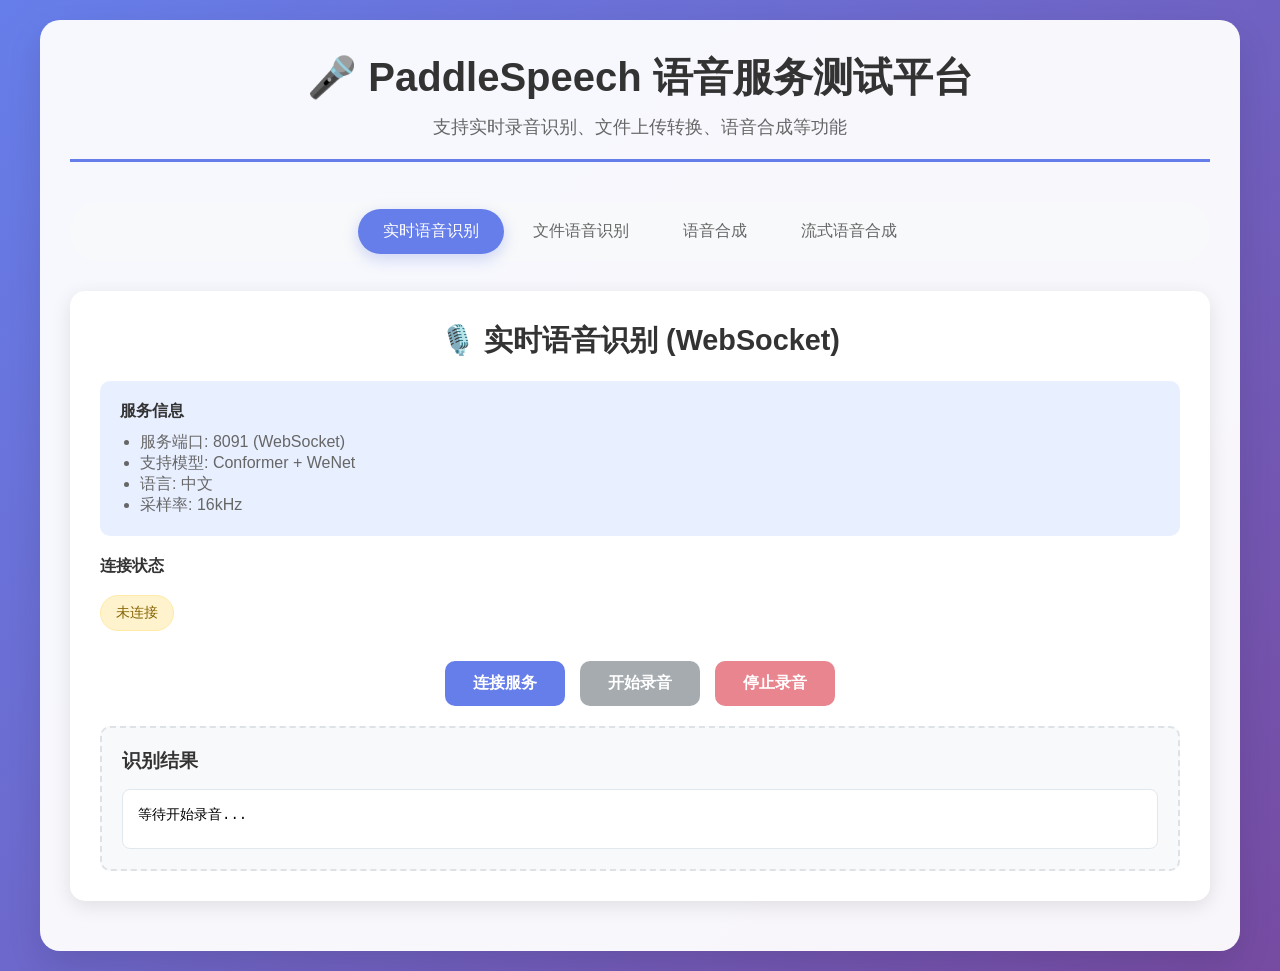
==== docker/web/index.html @ 044d06a8 "部署中英混合服务并增加测试页面" ====
<!DOCTYPE html>
<html lang="zh-CN">
<head>
    <meta charset="UTF-8">
    <meta name="viewport" content="width=device-width, initial-scale=1.0">
    <title>PaddleSpeech 语音服务测试平台</title>
    <link rel="icon" type="image/svg+xml" href="favicon.ico">
    <link rel="stylesheet" href="style.css">
</head>
<body>
    <div class="container">
        <div class="header">
            <h1>🎤 PaddleSpeech 语音服务测试平台</h1>
            <p>支持实时录音识别、文件上传转换、语音合成等功能</p>
        </div>

        <div class="service-tabs">
            <button class="tab-button active" onclick="switchTab('realtime-asr')">实时语音识别</button>
            <button class="tab-button" onclick="switchTab('file-asr')">文件语音识别</button>
            <button class="tab-button" onclick="switchTab('tts')">语音合成</button>
            <button class="tab-button" onclick="switchTab('streaming-tts')">流式语音合成</button>
        </div>

        <!-- 实时语音识别面板 -->
        <div id="realtime-asr" class="service-panel active">
            <h2 class="panel-title">🎙️ 实时语音识别 (WebSocket)</h2>
            
            <div class="service-info">
                <h4>服务信息</h4>
                <ul>
                    <li>服务端口: 8091 (WebSocket)</li>
                    <li>支持模型: Conformer + WeNet</li>
                    <li>语言: 中文</li>
                    <li>采样率: 16kHz</li>
                </ul>
            </div>

            <div class="form-group">
                <label>连接状态</label>
                <div id="ws-status" class="status-indicator status-warning">未连接</div>
            </div>

            <div class="button-group">
                <button id="connect-btn" class="btn btn-primary" onclick="connectWebSocket()">连接服务</button>
                <button id="start-record-btn" class="btn btn-secondary" onclick="startRecording()" disabled>开始录音</button>
                <button id="stop-record-btn" class="btn btn-danger" onclick="stopRecording()" disabled>停止录音</button>
            </div>

            <div class="recording-indicator" id="recording-indicator">
                🔴 正在录音中...
            </div>

            <div class="result-area">
                <h3>识别结果</h3>
                <div id="realtime-result" class="result-text">等待开始录音...</div>
            </div>
        </div>

        <!-- 文件语音识别面板 -->
        <div id="file-asr" class="service-panel">
            <h2 class="panel-title">📁 文件语音识别</h2>
            
            <div class="service-info">
                <h4>服务信息</h4>
                <ul>
                    <li>服务端口: 8090 (HTTP)</li>
                    <li>支持格式: WAV, MP3, FLAC</li>
                    <li>支持模型: Conformer, DeepSpeech2</li>
                    <li>语言: 中文/英文</li>
                </ul>
            </div>

            <div class="form-group">
                <label>选择语言</label>
                <select id="asr-lang">
                    <option value="zh">中文</option>
                    <option value="en">英文</option>
                </select>
            </div>

            <div class="form-group">
                <label>上传音频文件</label>
                <div class="file-upload-area" onclick="document.getElementById('audio-file').click()">
                    <p>📤 点击选择或拖拽音频文件到此处</p>
                    <small>支持 WAV, MP3, FLAC 格式，最大 50MB</small>
                </div>
                <input type="file" id="audio-file" accept=".wav,.mp3,.flac" style="display: none;">
                <div id="file-info" class="file-info"></div>
            </div>

            <div class="button-group">
                <button id="upload-asr-btn" class="btn btn-primary" onclick="uploadForASR()" disabled>开始识别</button>
            </div>

            <div class="result-area">
                <h3>识别结果</h3>
                <div id="file-asr-result" class="result-text">请选择音频文件进行识别...</div>
            </div>
        </div>

        <!-- 语音合成面板 -->
        <div id="tts" class="service-panel">
            <h2 class="panel-title">🗣️ 语音合成</h2>
            
            <div class="service-info">
                <h4>服务信息</h4>
                <ul>
                    <li>服务端口: 8090 (HTTP)</li>
                    <li>支持模型: FastSpeech2 Mix + MelGAN (ONNX优化)</li>
                    <li>语言: 中英混合</li>
                    <li>说话人: 283个 (174个中文+109个英文)</li>
                    <li>输出格式: WAV (24kHz)</li>
                </ul>
            </div>

            <div class="form-group">
                <label>音色选择</label>
                <div class="speaker-selection">
                    <select id="speaker-select" onchange="updateSpeakerInfo()">
                        <option value="174">baker_corpus - 中文女声</option>
                        <option value="175">ljspeech_corpus - 英文女声</option>
                        <option value="0">SSB0005 - 女性 青年 标准普通话</option>
                        <option value="1">SSB0009 - 男性 青年 标准普通话</option>
                        <option value="2">SSB0011 - 女性 中年 标准普通话</option>
                        <option value="10">SSB0073 - 男性 青年 标准普通话</option>
                        <option value="20">SSB0219 - 女性 青年 标准普通话</option>
                        <option value="30">SSB0338 - 男性 中年 标准普通话</option>
                        <option value="40">SSB0405 - 女性 青年 标准普通话</option>
                        <option value="50">SSB0486 - 男性 青年 标准普通话</option>
                        <option value="60">SSB0545 - 女性 中年 标准普通话</option>
                        <option value="70">SSB0600 - 男性 青年 标准普通话</option>
                        <option value="80">SSB0688 - 女性 青年 标准普通话</option>
                        <option value="90">SSB0756 - 男性 中年 标准普通话</option>
                        <option value="100">SSB0825 - 女性 青年 标准普通话</option>
                        <option value="110">SSB0898 - 男性 青年 标准普通话</option>
                        <option value="120">SSB0968 - 女性 中年 标准普通话</option>
                        <option value="130">SSB1038 - 男性 青年 标准普通话</option>
                        <option value="140">SSB1108 - 女性 青年 标准普通话</option>
                        <option value="150">SSB1178 - 男性 中年 标准普通话</option>
                        <option value="160">SSB1248 - 女性 青年 标准普通话</option>
                        <option value="170">SSB1318 - 男性 青年 标准普通话</option>
                        <option value="176">p225 - 英文女声</option>
                        <option value="177">p226 - 英文男声</option>
                        <option value="178">p227 - 英文男声</option>
                        <option value="179">p228 - 英文女声</option>
                        <option value="180">p229 - 英文女声</option>
                    </select>
                    <button type="button" id="show-all-speakers" onclick="showAllSpeakers()">显示全部283个音色</button>
                </div>
                <div id="speaker-info" class="speaker-info">
                    <strong>当前选择:</strong> baker_corpus - 女性，青年，标准普通话，中文女声，音质清晰
                </div>
            </div>

            <div class="form-group">
                <label>播放速度</label>
                <div class="speed-control">
                    <input type="range" id="playback-speed" min="0.25" max="2.0" step="0.25" value="1.0">
                    <span id="speed-value">1.0x</span>
                </div>
            </div>

            <div class="form-group">
                <label>输入文本</label>
                <textarea id="tts-text" rows="4" placeholder="请输入要合成的文本...">你好，欢迎使用PaddleSpeech混合语言合成服务! Welcome to use mixed language TTS!</textarea>
            </div>

            <div class="button-group">
                <button id="synthesize-btn" class="btn btn-primary" onclick="synthesizeText()">开始合成</button>
            </div>

            <div class="result-area">
                <h3>合成结果</h3>
                <div id="tts-result" class="result-text">
                    <p>请输入文本进行语音合成...</p>
                </div>
                <audio id="tts-audio" controls style="width: 100%; margin-top: 15px; display: none;"></audio>
            </div>
        </div>

        <!-- 流式语音合成面板 -->
        <div id="streaming-tts" class="service-panel">
            <h2 class="panel-title">🎵 流式语音合成</h2>
            
            <div class="service-info">
                <h4>服务信息</h4>
                <ul>
                    <li>服务端口: 8092 (WebSocket)</li>
                    <li>支持模型: FastSpeech2 Mix + MelGAN (ONNX优化)</li>
                    <li>语言: 中英混合</li>
                    <li>说话人: 283个 (174个中文+109个英文)</li>
                    <li>特点: 低延迟、流式输出、多音色</li>
                </ul>
            </div>

            <div class="form-group">
                <label>连接状态</label>
                <div id="tts-ws-status" class="status-indicator status-warning">未连接</div>
            </div>

            <div class="form-group">
                <label>音色选择</label>
                <div class="speaker-selection">
                    <select id="streaming-speaker-select" onchange="updateStreamingSpeakerInfo()">
                        <option value="174">baker_corpus - 中文女声</option>
                        <option value="175">ljspeech_corpus - 英文女声</option>
                        <option value="0">SSB0005 - 女性 青年 标准普通话</option>
                        <option value="1">SSB0009 - 男性 青年 标准普通话</option>
                        <option value="2">SSB0011 - 女性 中年 标准普通话</option>
                        <option value="10">SSB0073 - 男性 青年 标准普通话</option>
                        <option value="20">SSB0219 - 女性 青年 标准普通话</option>
                        <option value="176">p225 - 英文女性</option>
                        <option value="177">p226 - 英文男性</option>
                        <option value="178">p227 - 英文男性</option>
                        <option value="179">p228 - 英文女性</option>
                        <option value="180">p229 - 英文女性</option>
                    </select>
                    <button type="button" id="show-all-streaming-speakers" onclick="showAllStreamingSpeakers()">显示全部283个音色</button>
                </div>
                <div id="streaming-speaker-info" class="speaker-info">
                    <strong>当前选择:</strong> baker_corpus - 中文女声，标准普通话
                </div>
            </div>

            <div class="form-group">
                <label>输入文本</label>
                <textarea id="streaming-tts-text" rows="4" placeholder="请输入要合成的文本，支持中英混合...">这是流式语音合成测试，支持中英混合 like this sentence。</textarea>
            </div>

            <div class="button-group">
                <button id="tts-connect-btn" class="btn btn-primary" onclick="connectTTSWebSocket()">连接服务</button>
                <button id="streaming-synthesize-btn" class="btn btn-secondary" onclick="streamingSynthesize()" disabled>流式合成</button>
            </div>

            <div class="result-area">
                <h3>流式合成结果</h3>
                <div id="streaming-tts-result" class="result-text">
                    <p>请输入文本进行流式语音合成...</p>
                </div>
                <audio id="streaming-tts-audio" controls style="width: 100%; margin-top: 15px; display: none;"></audio>
            </div>
        </div>
    </div>

    <!-- 音色选择模态框 -->
    <div id="speaker-modal" class="speaker-modal">
        <div class="speaker-modal-content">
            <span class="close" onclick="closeSpeakerModal()">&times;</span>
            <h2>选择音色 (AISHELL3 数据集 - 174个说话人)</h2>
            <p>包含不同性别、年龄组的标准普通话说话人</p>
            <div id="speaker-grid" class="speaker-grid">
                <!-- 音色卡片将通过JavaScript动态生成 -->
            </div>
        </div>
    </div>

    <script src="script.js"></script>
</body>
</html>
---- docker/web/style.css ----
* {
    margin: 0;
    padding: 0;
    box-sizing: border-box;
}

body {
    font-family: 'Segoe UI', Tahoma, Geneva, Verdana, sans-serif;
    background: linear-gradient(135deg, #667eea 0%, #764ba2 100%);
    min-height: 100vh;
    padding: 20px;
}

.container {
    max-width: 1200px;
    margin: 0 auto;
    background: rgba(255, 255, 255, 0.95);
    border-radius: 20px;
    padding: 30px;
    box-shadow: 0 15px 35px rgba(0, 0, 0, 0.1);
}

.header {
    text-align: center;
    margin-bottom: 40px;
    padding-bottom: 20px;
    border-bottom: 3px solid #667eea;
}

.header h1 {
    color: #333;
    font-size: 2.5em;
    margin-bottom: 10px;
}

.header p {
    color: #666;
    font-size: 1.1em;
}

.service-tabs {
    display: flex;
    justify-content: center;
    margin-bottom: 30px;
    background: #f8f9fa;
    border-radius: 50px;
    padding: 5px;
    flex-wrap: wrap;
}

.tab-button {
    padding: 12px 25px;
    border: none;
    background: transparent;
    cursor: pointer;
    border-radius: 50px;
    font-size: 16px;
    font-weight: 500;
    transition: all 0.3s ease;
    color: #666;
    margin: 2px;
}

.tab-button.active {
    background: #667eea;
    color: white;
    box-shadow: 0 5px 15px rgba(102, 126, 234, 0.3);
}

.service-panel {
    display: none;
    background: white;
    border-radius: 15px;
    padding: 30px;
    margin-bottom: 20px;
    box-shadow: 0 5px 20px rgba(0, 0, 0, 0.1);
}

.service-panel.active {
    display: block;
}

.panel-title {
    color: #333;
    font-size: 1.8em;
    margin-bottom: 20px;
    text-align: center;
}

.form-group {
    margin-bottom: 20px;
}

.form-group label {
    display: block;
    margin-bottom: 8px;
    font-weight: 600;
    color: #333;
}

.form-group input, .form-group select, .form-group textarea {
    width: 100%;
    padding: 12px 15px;
    border: 2px solid #e1e8ed;
    border-radius: 10px;
    font-size: 16px;
    transition: border-color 0.3s ease;
}

.form-group input:focus, .form-group select:focus, .form-group textarea:focus {
    outline: none;
    border-color: #667eea;
    box-shadow: 0 0 0 3px rgba(102, 126, 234, 0.1);
}

.button-group {
    display: flex;
    gap: 15px;
    flex-wrap: wrap;
    justify-content: center;
    margin: 20px 0;
}

.btn {
    padding: 12px 25px;
    border: none;
    border-radius: 10px;
    font-size: 16px;
    font-weight: 600;
    cursor: pointer;
    transition: all 0.3s ease;
    min-width: 120px;
}

.btn-primary {
    background: #667eea;
    color: white;
}

.btn-primary:hover {
    background: #5a6fd8;
    transform: translateY(-2px);
    box-shadow: 0 8px 25px rgba(102, 126, 234, 0.3);
}

.btn-secondary {
    background: #6c757d;
    color: white;
}

.btn-secondary:hover {
    background: #5a6268;
}

.btn-danger {
    background: #dc3545;
    color: white;
}

.btn-danger:hover {
    background: #c82333;
}

.btn:disabled {
    opacity: 0.6;
    cursor: not-allowed;
}

.result-area {
    background: #f8f9fa;
    border-radius: 10px;
    padding: 20px;
    margin-top: 20px;
    min-height: 100px;
    border: 2px dashed #dee2e6;
}

.result-area h3 {
    color: #333;
    margin-bottom: 15px;
}

.result-text {
    background: white;
    padding: 15px;
    border-radius: 8px;
    border: 1px solid #e1e8ed;
    min-height: 60px;
    font-family: monospace;
    font-size: 14px;
    line-height: 1.5;
}

.recording-indicator {
    display: none;
    color: #dc3545;
    font-weight: bold;
    animation: pulse 1s infinite;
    text-align: center;
    margin: 10px 0;
}

@keyframes pulse {
    0% { opacity: 1; }
    50% { opacity: 0.5; }
    100% { opacity: 1; }
}

.status-indicator {
    padding: 8px 15px;
    border-radius: 20px;
    font-size: 14px;
    font-weight: 500;
    display: inline-block;
    margin: 10px 0;
}

.status-success {
    background: #d4edda;
    color: #155724;
    border: 1px solid #c3e6cb;
}

.status-error {
    background: #f8d7da;
    color: #721c24;
    border: 1px solid #f5c6cb;
}

.status-warning {
    background: #fff3cd;
    color: #856404;
    border: 1px solid #ffeaa7;
}

.file-upload-area {
    border: 2px dashed #667eea;
    border-radius: 10px;
    padding: 40px;
    text-align: center;
    cursor: pointer;
    transition: all 0.3s ease;
    background: #f8f9ff;
}

.file-upload-area:hover {
    border-color: #5a6fd8;
    background: #f0f3ff;
}

/* 音色选择器样式 */
.speaker-selection {
    display: flex;
    gap: 10px;
    align-items: center;
    margin-bottom: 10px;
}

.speaker-selection select {
    flex: 1;
    padding: 10px;
    border: 1px solid #ddd;
    border-radius: 6px;
    font-size: 14px;
    background: white;
    min-width: 0;
}

.speaker-selection button {
    padding: 10px 15px;
    background: #667eea;
    color: white;
    border: none;
    border-radius: 6px;
    cursor: pointer;
    font-size: 12px;
    white-space: nowrap;
    transition: background 0.3s ease;
}

.speaker-selection button:hover {
    background: #5a6fd8;
}

.speaker-info {
    padding: 12px;
    background: #f8f9fa;
    border: 1px solid #e9ecef;
    border-radius: 6px;
    font-size: 14px;
    color: #495057;
    margin-top: 8px;
}

.speaker-info strong {
    color: #343a40;
}

/* 播放速度控制器样式 */
.speed-control {
    display: flex;
    align-items: center;
    gap: 15px;
    margin-top: 5px;
}

.speed-control input[type="range"] {
    flex: 1;
    height: 6px;
    background: #ddd;
    border-radius: 3px;
    outline: none;
}

.speed-control input[type="range"]::-webkit-slider-thumb {
    appearance: none;
    width: 20px;
    height: 20px;
    background: #667eea;
    border-radius: 50%;
    cursor: pointer;
}

.speed-control input[type="range"]::-moz-range-thumb {
    width: 20px;
    height: 20px;
    background: #667eea;
    border-radius: 50%;
    cursor: pointer;
    border: none;
}

.speed-control span {
    min-width: 40px;
    font-weight: bold;
    color: #667eea;
}

/* 音色模态框样式 */
.speaker-modal {
    display: none;
    position: fixed;
    z-index: 1000;
    left: 0;
    top: 0;
    width: 100%;
    height: 100%;
    background-color: rgba(0,0,0,0.5);
}

.speaker-modal-content {
    background-color: #fefefe;
    margin: 5% auto;
    padding: 20px;
    border-radius: 10px;
    width: 80%;
    max-width: 800px;
    max-height: 80vh;
    overflow-y: auto;
}

.speaker-grid {
    display: grid;
    grid-template-columns: repeat(auto-fill, minmax(300px, 1fr));
    gap: 15px;
    margin-top: 15px;
}

.speaker-card {
    border: 1px solid #ddd;
    border-radius: 8px;
    padding: 15px;
    cursor: pointer;
    transition: all 0.3s ease;
    background: white;
}

.speaker-card:hover {
    border-color: #667eea;
    box-shadow: 0 2px 8px rgba(102, 126, 234, 0.2);
    transform: translateY(-1px);
}

.speaker-card.selected {
    border-color: #667eea;
    background: #f8f9ff;
}

.speaker-card h4 {
    margin: 0 0 8px 0;
    color: #333;
    font-size: 16px;
}

.speaker-card p {
    margin: 4px 0;
    font-size: 14px;
    color: #666;
}

.speaker-card .speaker-id {
    color: #667eea;
    font-weight: bold;
}

.close {
    color: #aaa;
    float: right;
    font-size: 28px;
    font-weight: bold;
    cursor: pointer;
}

.close:hover {
    color: #000;
}

.file-upload-area.dragover {
    border-color: #5a6fd8;
    background: #e8efff;
    transform: scale(1.02);
}

.file-info {
    margin-top: 15px;
    padding: 10px;
    background: #e8efff;
    border-radius: 8px;
    display: none;
}

.service-info {
    background: #e8efff;
    border-radius: 10px;
    padding: 20px;
    margin-bottom: 20px;
}

.service-info h4 {
    color: #333;
    margin-bottom: 10px;
}

.service-info ul {
    color: #666;
    padding-left: 20px;
}

/* 响应式设计 */
@media (max-width: 768px) {
    .container {
        padding: 20px;
        margin: 10px;
    }
    
    .header h1 {
        font-size: 2em;
    }
    
    .service-tabs {
        flex-direction: column;
        border-radius: 15px;
    }
    
    .tab-button {
        border-radius: 10px;
        margin: 2px 0;
    }
    
    .button-group {
        flex-direction: column;
        align-items: stretch;
    }
    
    .btn {
        min-width: auto;
    }
}
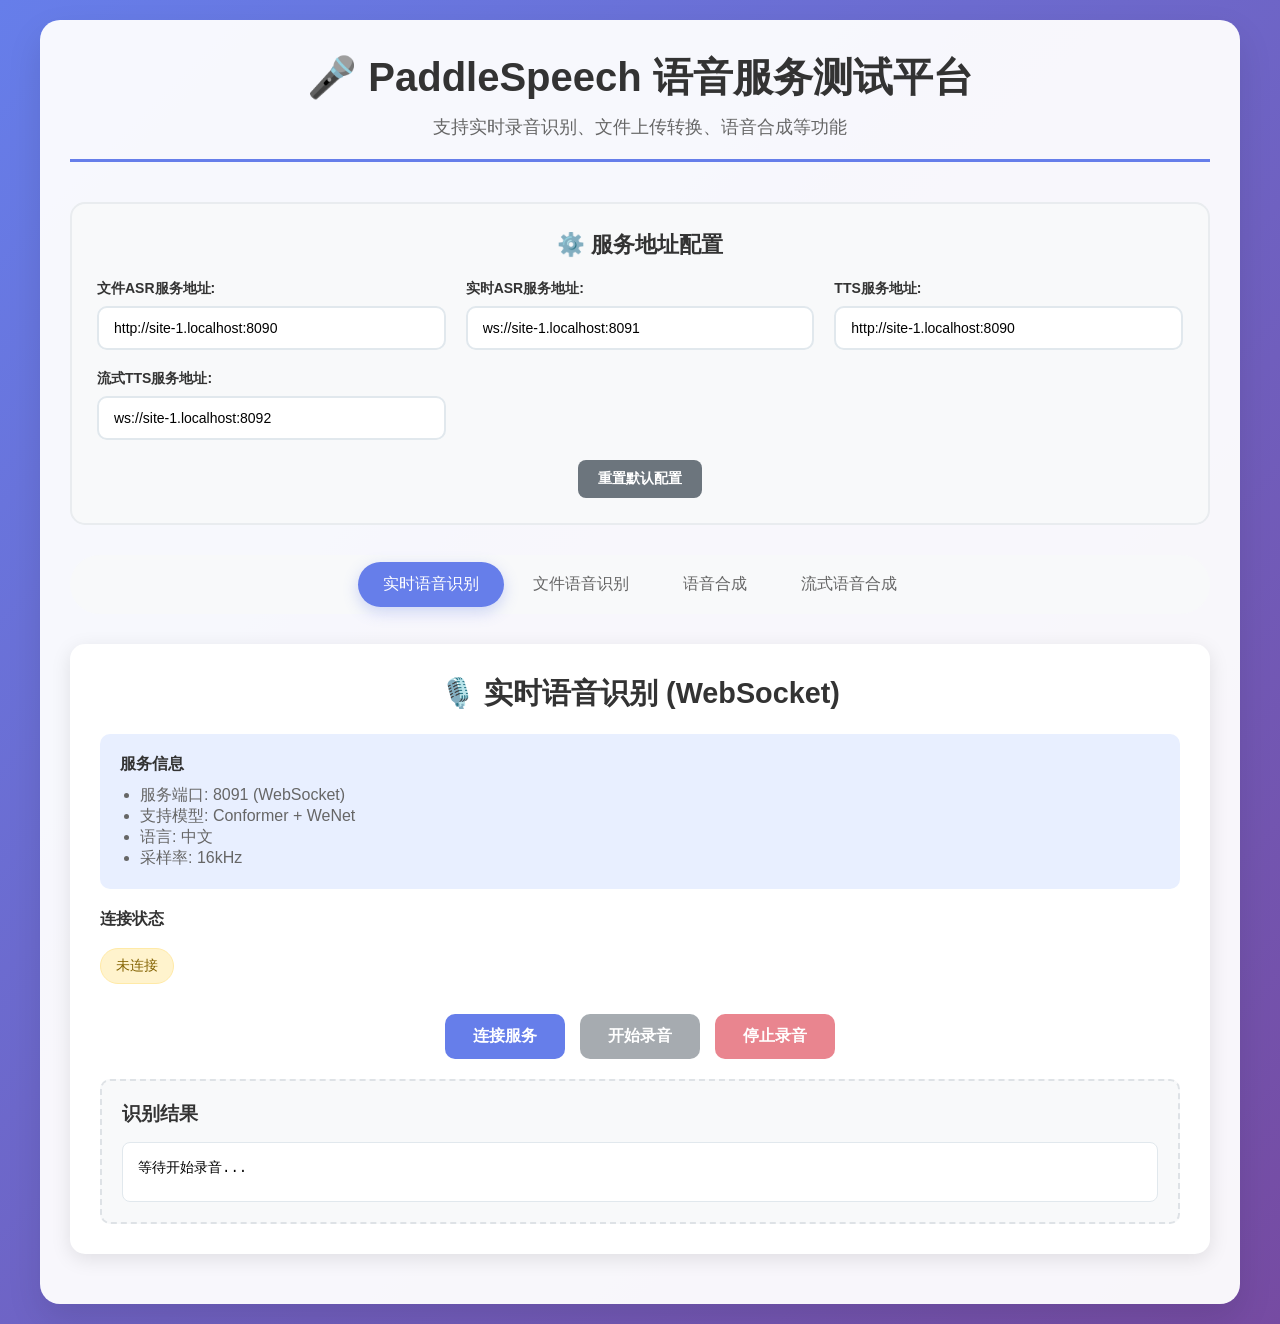
==== commit 470fc24f: "页面中增加服务地址配置" ====
--- a/docker/web/index.html
+++ b/docker/web/index.html
@@ -12,6 +12,30 @@
         <div class="header">
             <h1>🎤 PaddleSpeech 语音服务测试平台</h1>
             <p>支持实时录音识别、文件上传转换、语音合成等功能</p>
+        </div>
+
+        <!-- 服务地址配置区域 -->
+        <div class="config-section">
+            <h3>⚙️ 服务地址配置</h3>
+            <div class="config-grid">
+                <div class="config-item">
+                    <label for="asr-http-url">文件ASR服务地址:</label>
+                    <input type="text" id="asr-http-url" placeholder="http://localhost:8090">
+                </div>
+                <div class="config-item">
+                    <label for="asr-ws-url">实时ASR服务地址:</label>
+                    <input type="text" id="asr-ws-url" placeholder="ws://localhost:8091">
+                </div>
+                <div class="config-item">
+                    <label for="tts-http-url">TTS服务地址:</label>
+                    <input type="text" id="tts-http-url" placeholder="http://localhost:8090">
+                </div>
+                <div class="config-item">
+                    <label for="tts-ws-url">流式TTS服务地址:</label>
+                    <input type="text" id="tts-ws-url" placeholder="ws://localhost:8092">
+                </div>
+            </div>
+            <button class="btn btn-secondary" onclick="resetConfig()">重置默认配置</button>
         </div>
 
         <div class="service-tabs">
--- a/docker/web/style.css
+++ b/docker/web/style.css
@@ -444,6 +444,72 @@
 .service-info ul {
     color: #666;
     padding-left: 20px;
+}
+
+/* 服务地址配置区域样式 */
+.config-section {
+    background: #f8f9fa;
+    border-radius: 15px;
+    padding: 25px;
+    margin-bottom: 30px;
+    border: 2px solid #e9ecef;
+}
+
+.config-section h3 {
+    color: #333;
+    margin-bottom: 20px;
+    text-align: center;
+    font-size: 1.4em;
+}
+
+.config-grid {
+    display: grid;
+    grid-template-columns: repeat(auto-fit, minmax(300px, 1fr));
+    gap: 20px;
+    margin-bottom: 20px;
+}
+
+.config-item {
+    display: flex;
+    flex-direction: column;
+}
+
+.config-item label {
+    font-weight: 600;
+    color: #333;
+    margin-bottom: 8px;
+    font-size: 14px;
+}
+
+.config-item input {
+    padding: 12px 15px;
+    border: 2px solid #e1e8ed;
+    border-radius: 10px;
+    font-size: 14px;
+    transition: border-color 0.3s ease;
+}
+
+.config-item input:focus {
+    outline: none;
+    border-color: #667eea;
+    box-shadow: 0 0 0 3px rgba(102, 126, 234, 0.1);
+}
+
+.config-section .btn-secondary {
+    display: block;
+    margin: 0 auto;
+    background: #6c757d;
+    color: white;
+    border: none;
+    padding: 10px 20px;
+    border-radius: 8px;
+    cursor: pointer;
+    font-size: 14px;
+    transition: background 0.3s ease;
+}
+
+.config-section .btn-secondary:hover {
+    background: #5a6268;
 }
 
 /* 响应式设计 */
